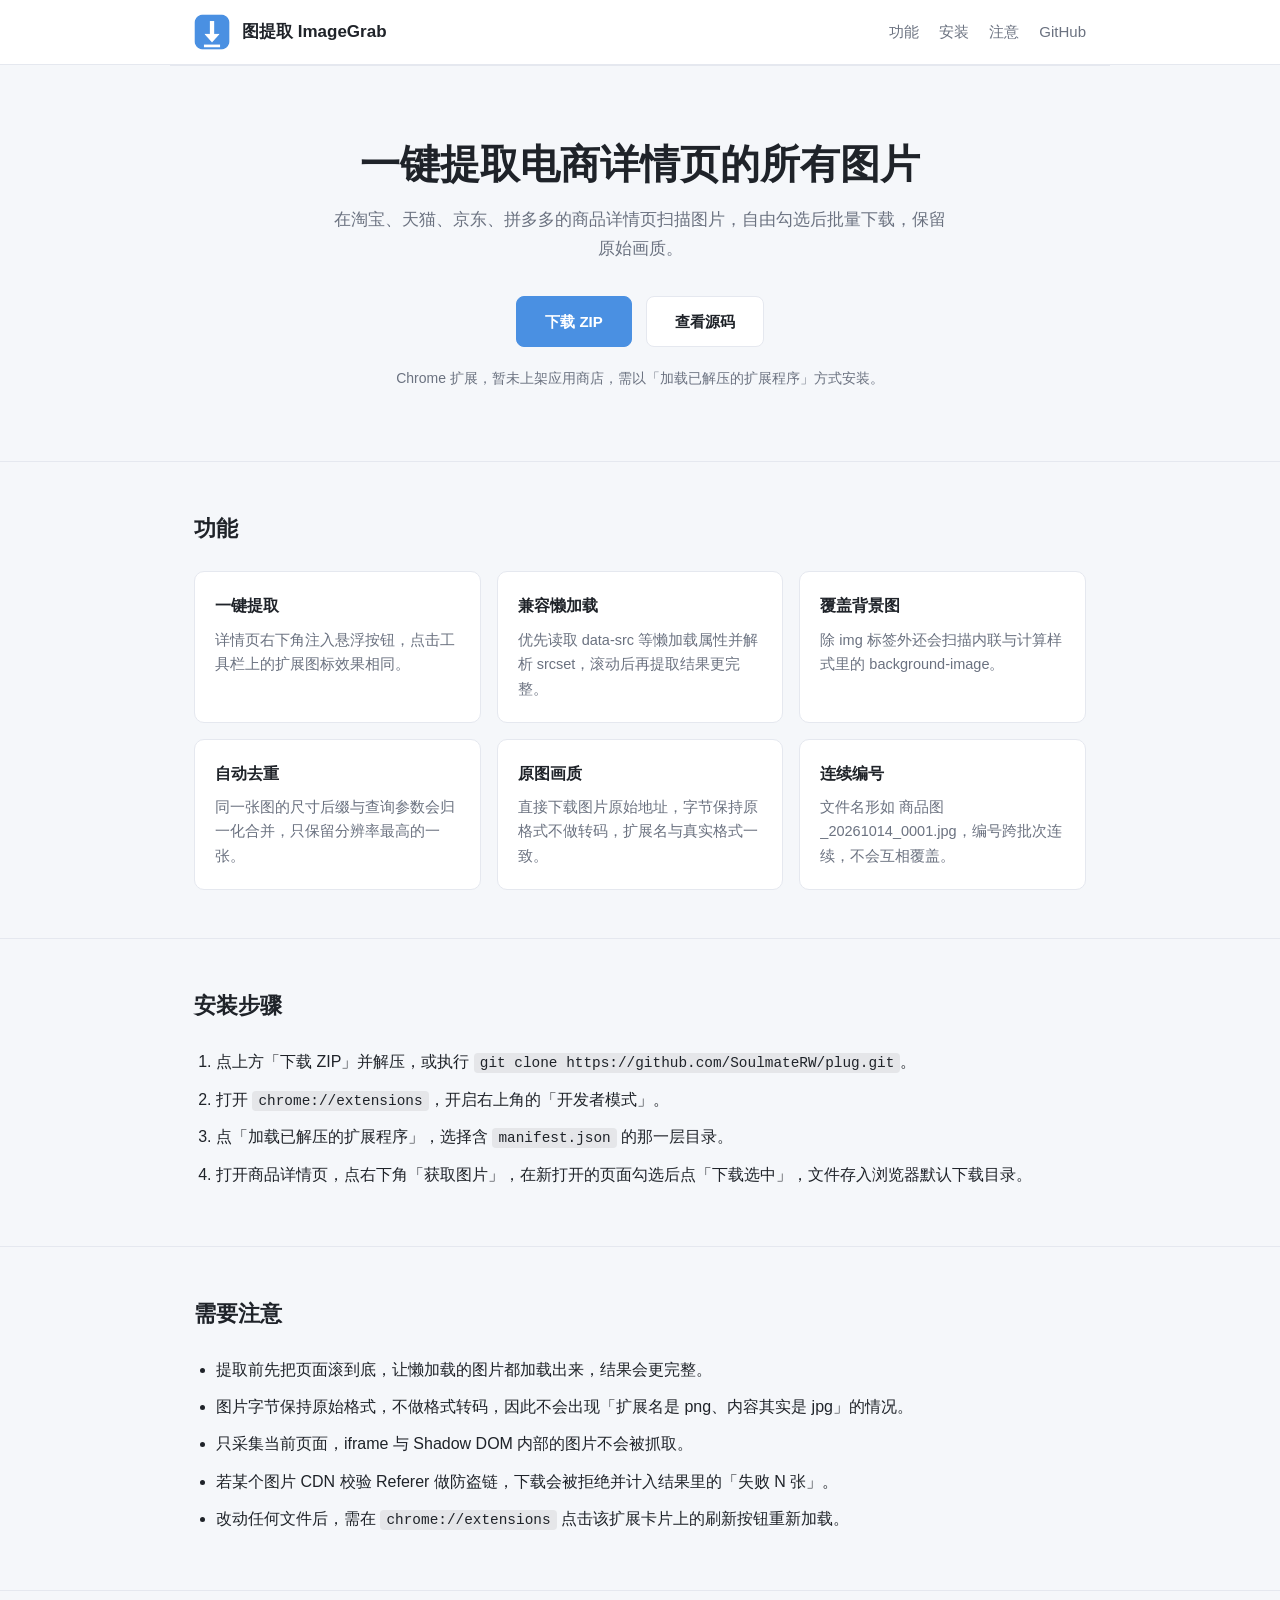
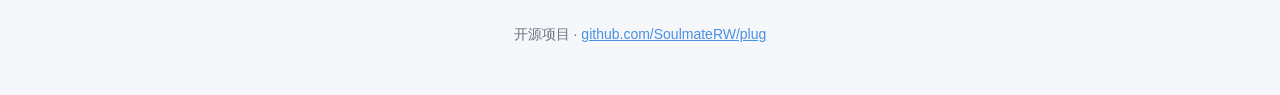
==== docs/index.html @ f2bd2003 "docs: 新增 GitHub Pages 主页" ====
<!DOCTYPE html>
<html lang="zh-CN">
<head>
<meta charset="UTF-8">
<meta name="viewport" content="width=device-width, initial-scale=1">
<title>图提取 ImageGrab - 电商详情页图片批量下载</title>
<meta name="description" content="Chrome 扩展：在淘宝、天猫、京东、拼多多商品详情页一键提取图片并批量下载，兼容懒加载，保留原始画质。">
<meta name="theme-color" content="#4a90e2">
<style>
    :root {
        --accent: #4a90e2;
        --accent-dark: #357abd;
        --bg: #f5f7fa;
        --card: #ffffff;
        --text: #1f2329;
        --muted: #6b7280;
        --border: #e5e8ef;
    }

    @media (prefers-color-scheme: dark) {
        :root {
            --bg: #14171c;
            --card: #1c2027;
            --text: #e8eaed;
            --muted: #9aa4b2;
            --border: #2b313a;
        }
    }

    * { box-sizing: border-box; }

    body {
        margin: 0;
        background: var(--bg);
        color: var(--text);
        font-family: -apple-system, BlinkMacSystemFont, "Segoe UI", "Microsoft YaHei", sans-serif;
        font-size: 16px;
        line-height: 1.7;
        -webkit-font-smoothing: antialiased;
    }

    a { color: var(--accent); }

    .wrap { max-width: 940px; margin: 0 auto; padding: 0 24px; }

    header {
        border-bottom: 1px solid var(--border);
        background: var(--card);
        position: sticky;
        top: 0;
        z-index: 10;
    }

    header .wrap {
        display: flex;
        align-items: center;
        gap: 12px;
        min-height: 64px;
    }

    header img { border-radius: 8px; display: block; }
    header .name { font-weight: 700; font-size: 17px; }
    header nav { margin-left: auto; display: flex; gap: 20px; font-size: 15px; }
    header nav a { text-decoration: none; color: var(--muted); }
    header nav a:hover { color: var(--accent); }

    .hero { padding: 72px 0 56px; text-align: center; }
    .hero h1 { font-size: clamp(26px, 4vw, 40px); line-height: 1.3; margin: 0 0 16px; }
    .hero p.lede { font-size: 17px; color: var(--muted); max-width: 620px; margin: 0 auto 32px; }

    .actions { display: flex; gap: 14px; justify-content: center; flex-wrap: wrap; }

    .btn {
        display: inline-block;
        padding: 12px 28px;
        border: 1px solid var(--border);
        border-radius: 8px;
        background: var(--card);
        color: var(--text);
        text-decoration: none;
        font-weight: 600;
        font-size: 15px;
        transition: transform .15s ease, background .15s ease;
    }

    .btn:hover { transform: translateY(-1px); }
    .btn.primary { background: var(--accent); border-color: var(--accent); color: #fff; }
    .btn.primary:hover { background: var(--accent-dark); border-color: var(--accent-dark); }

    .note { margin-top: 20px; font-size: 14px; color: var(--muted); }

    section { padding: 48px 0; border-top: 1px solid var(--border); }
    section h2 { font-size: 22px; margin: 0 0 24px; }

    .grid {
        display: grid;
        grid-template-columns: repeat(auto-fit, minmax(260px, 1fr));
        gap: 16px;
    }

    .card {
        background: var(--card);
        border: 1px solid var(--border);
        border-radius: 10px;
        padding: 20px;
    }

    .card h3 { margin: 0 0 8px; font-size: 16px; }
    .card p { margin: 0; font-size: 14.5px; color: var(--muted); }

    ol, ul { padding-left: 22px; margin: 0; }
    li { margin-bottom: 10px; }

    code {
        background: rgba(127, 127, 127, .14);
        padding: 2px 6px;
        border-radius: 4px;
        font-family: ui-monospace, Consolas, "Courier New", monospace;
        font-size: .9em;
        word-break: break-all;
    }

    footer {
        border-top: 1px solid var(--border);
        padding: 32px 0 48px;
        text-align: center;
        font-size: 14px;
        color: var(--muted);
    }
</style>
</head>
<body>
<header>
    <div class="wrap">
        <img src="../icons/icon128.png" alt="图提取 ImageGrab" width="36" height="36">
        <span class="name">图提取 ImageGrab</span>
        <nav>
            <a href="#features">功能</a>
            <a href="#install">安装</a>
            <a href="#notes">注意</a>
            <a href="https://github.com/SoulmateRW/plug">GitHub</a>
        </nav>
    </div>
</header>

<main>
    <section class="hero wrap">
        <h1>一键提取电商详情页的所有图片</h1>
        <p class="lede">在淘宝、天猫、京东、拼多多的商品详情页扫描图片，自由勾选后批量下载，保留原始画质。</p>
        <p class="actions">
            <a class="btn primary" href="https://github.com/SoulmateRW/plug/archive/refs/heads/main.zip">下载 ZIP</a>
            <a class="btn" href="https://github.com/SoulmateRW/plug">查看源码</a>
        </p>
        <p class="note">Chrome 扩展，暂未上架应用商店，需以「加载已解压的扩展程序」方式安装。</p>
    </section>

    <section id="features">
        <div class="wrap">
            <h2>功能</h2>
            <div class="grid">
                <div class="card">
                    <h3>一键提取</h3>
                    <p>详情页右下角注入悬浮按钮，点击工具栏上的扩展图标效果相同。</p>
                </div>
                <div class="card">
                    <h3>兼容懒加载</h3>
                    <p>优先读取 data-src 等懒加载属性并解析 srcset，滚动后再提取结果更完整。</p>
                </div>
                <div class="card">
                    <h3>覆盖背景图</h3>
                    <p>除 img 标签外还会扫描内联与计算样式里的 background-image。</p>
                </div>
                <div class="card">
                    <h3>自动去重</h3>
                    <p>同一张图的尺寸后缀与查询参数会归一化合并，只保留分辨率最高的一张。</p>
                </div>
                <div class="card">
                    <h3>原图画质</h3>
                    <p>直接下载图片原始地址，字节保持原格式不做转码，扩展名与真实格式一致。</p>
                </div>
                <div class="card">
                    <h3>连续编号</h3>
                    <p>文件名形如 商品图_20261014_0001.jpg，编号跨批次连续，不会互相覆盖。</p>
                </div>
            </div>
        </div>
    </section>

    <section id="install">
        <div class="wrap">
            <h2>安装步骤</h2>
            <ol>
                <li>点上方「下载 ZIP」并解压，或执行 <code>git clone https://github.com/SoulmateRW/plug.git</code>。</li>
                <li>打开 <code>chrome://extensions</code>，开启右上角的「开发者模式」。</li>
                <li>点「加载已解压的扩展程序」，选择含 <code>manifest.json</code> 的那一层目录。</li>
                <li>打开商品详情页，点右下角「获取图片」，在新打开的页面勾选后点「下载选中」，文件存入浏览器默认下载目录。</li>
            </ol>
        </div>
    </section>

    <section id="notes">
        <div class="wrap">
            <h2>需要注意</h2>
            <ul>
                <li>提取前先把页面滚到底，让懒加载的图片都加载出来，结果会更完整。</li>
                <li>图片字节保持原始格式，不做格式转码，因此不会出现「扩展名是 png、内容其实是 jpg」的情况。</li>
                <li>只采集当前页面，iframe 与 Shadow DOM 内部的图片不会被抓取。</li>
                <li>若某个图片 CDN 校验 Referer 做防盗链，下载会被拒绝并计入结果里的「失败 N 张」。</li>
                <li>改动任何文件后，需在 <code>chrome://extensions</code> 点击该扩展卡片上的刷新按钮重新加载。</li>
            </ul>
        </div>
    </section>
</main>

<footer>
    <div class="wrap">
        开源项目 · <a href="https://github.com/SoulmateRW/plug">github.com/SoulmateRW/plug</a>
    </div>
</footer>
</body>
</html>
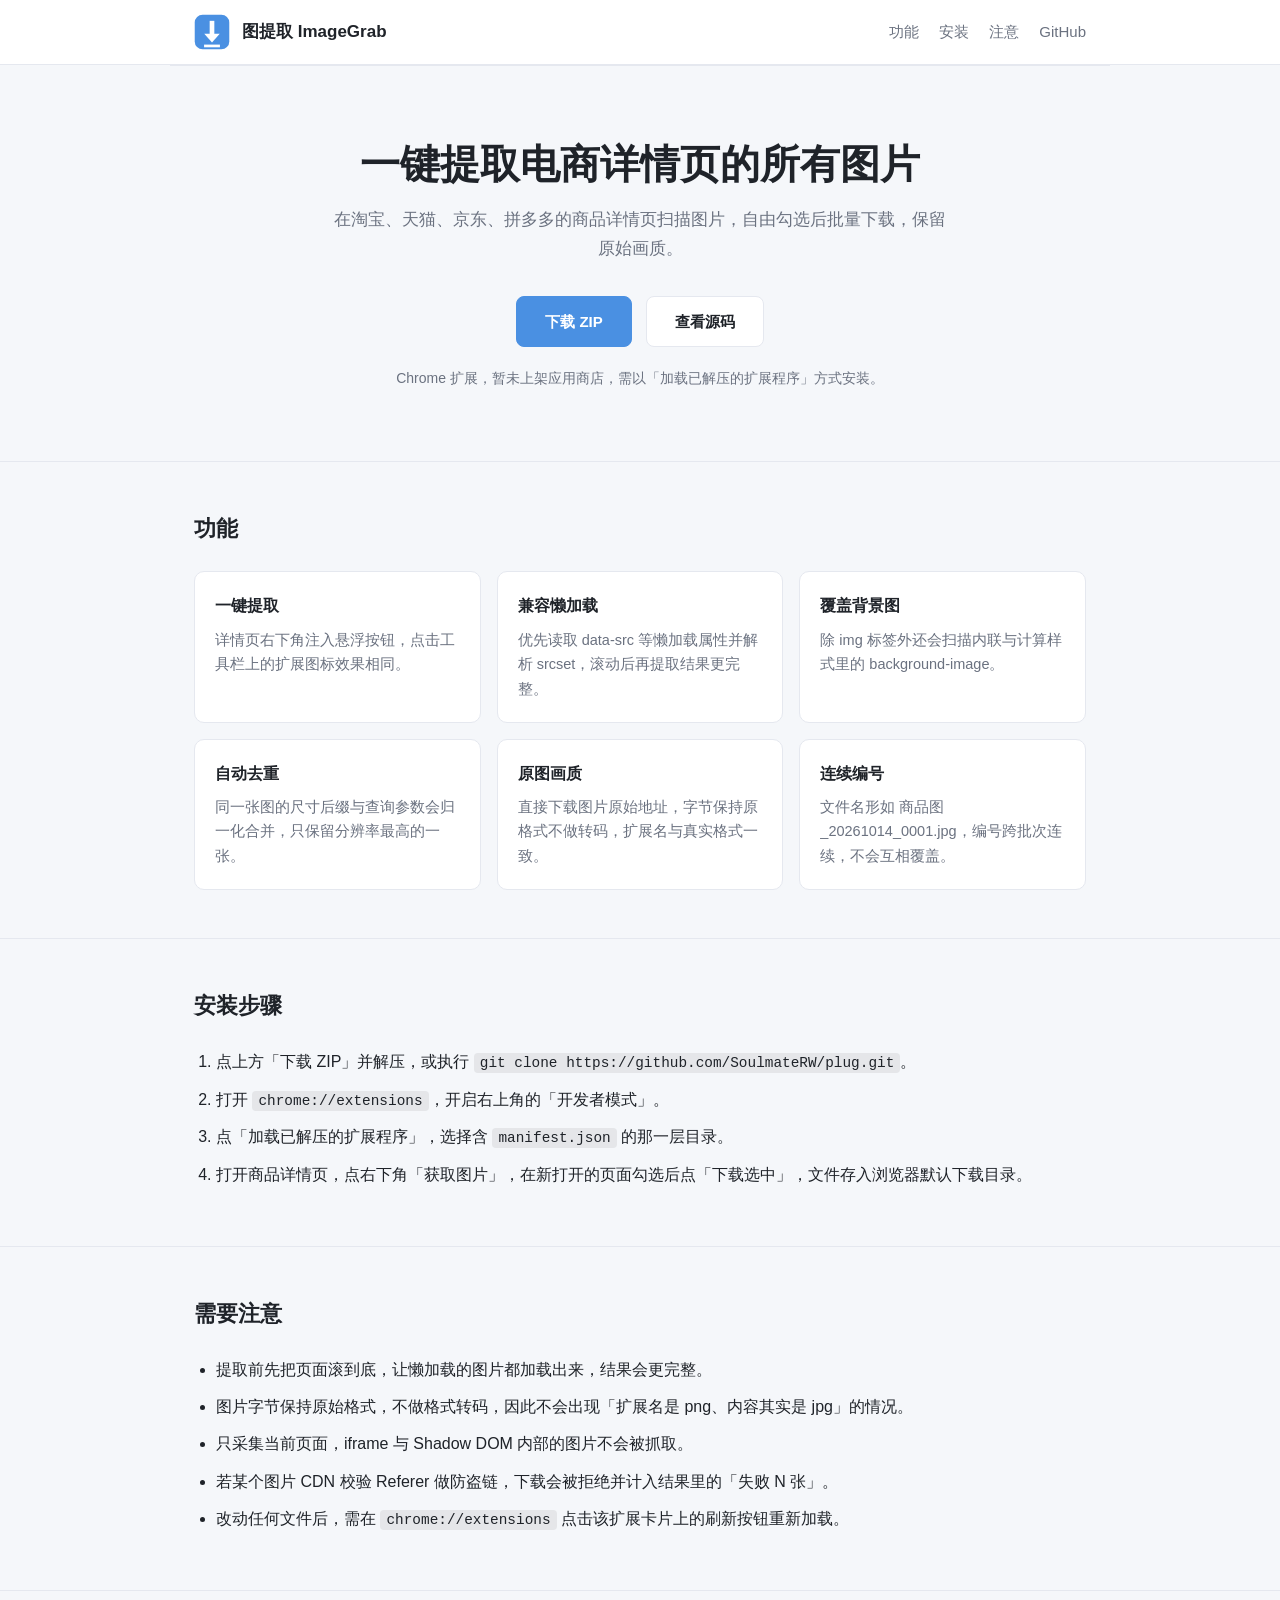
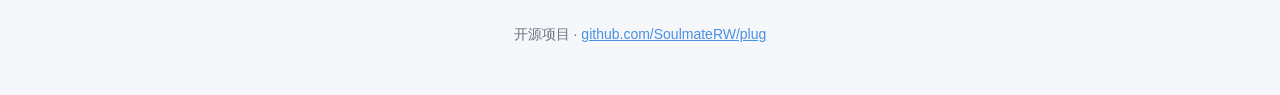
==== commit 81b98bf1: "fix(docs): 主页图标改为内联 SVG，避免引用发布目录外的文件" ====
--- a/docs/index.html
+++ b/docs/index.html
@@ -6,6 +6,7 @@
 <title>图提取 ImageGrab - 电商详情页图片批量下载</title>
 <meta name="description" content="Chrome 扩展：在淘宝、天猫、京东、拼多多商品详情页一键提取图片并批量下载，兼容懒加载，保留原始画质。">
 <meta name="theme-color" content="#4a90e2">
+<link rel="icon" href="data:image/svg+xml,%3Csvg xmlns='http://www.w3.org/2000/svg' viewBox='0 0 128 128'%3E%3Crect x='2.6' y='2.6' width='122.8' height='122.8' rx='28' fill='%234a90e2'/%3E%3Cpath d='M55.7,24.3h16.6v52.5H55.7z' fill='%23fff'/%3E%3Cpath d='M36.5,70.4h55L64,101.1z' fill='%23fff'/%3E%3Cpath d='M35.8,108.8h56.4v9.6H35.8z' fill='%23fff'/%3E%3C/svg%3E">
 <style>
     :root {
         --accent: #4a90e2;
@@ -58,7 +59,7 @@
         min-height: 64px;
     }
 
-    header img { border-radius: 8px; display: block; }
+    header .logo { display: block; flex: none; }
     header .name { font-weight: 700; font-size: 17px; }
     header nav { margin-left: auto; display: flex; gap: 20px; font-size: 15px; }
     header nav a { text-decoration: none; color: var(--muted); }
@@ -132,7 +133,12 @@
 <body>
 <header>
     <div class="wrap">
-        <img src="../icons/icon128.png" alt="图提取 ImageGrab" width="36" height="36">
+        <svg class="logo" width="36" height="36" viewBox="0 0 128 128" aria-hidden="true" focusable="false">
+            <rect x="2.6" y="2.6" width="122.8" height="122.8" rx="28" fill="#4a90e2"/>
+            <path d="M55.7 24.3h16.6v52.5H55.7z" fill="#fff"/>
+            <path d="M36.5 70.4h55L64 101.1z" fill="#fff"/>
+            <path d="M35.8 108.8h56.4v9.6H35.8z" fill="#fff"/>
+        </svg>
         <span class="name">图提取 ImageGrab</span>
         <nav>
             <a href="#features">功能</a>
